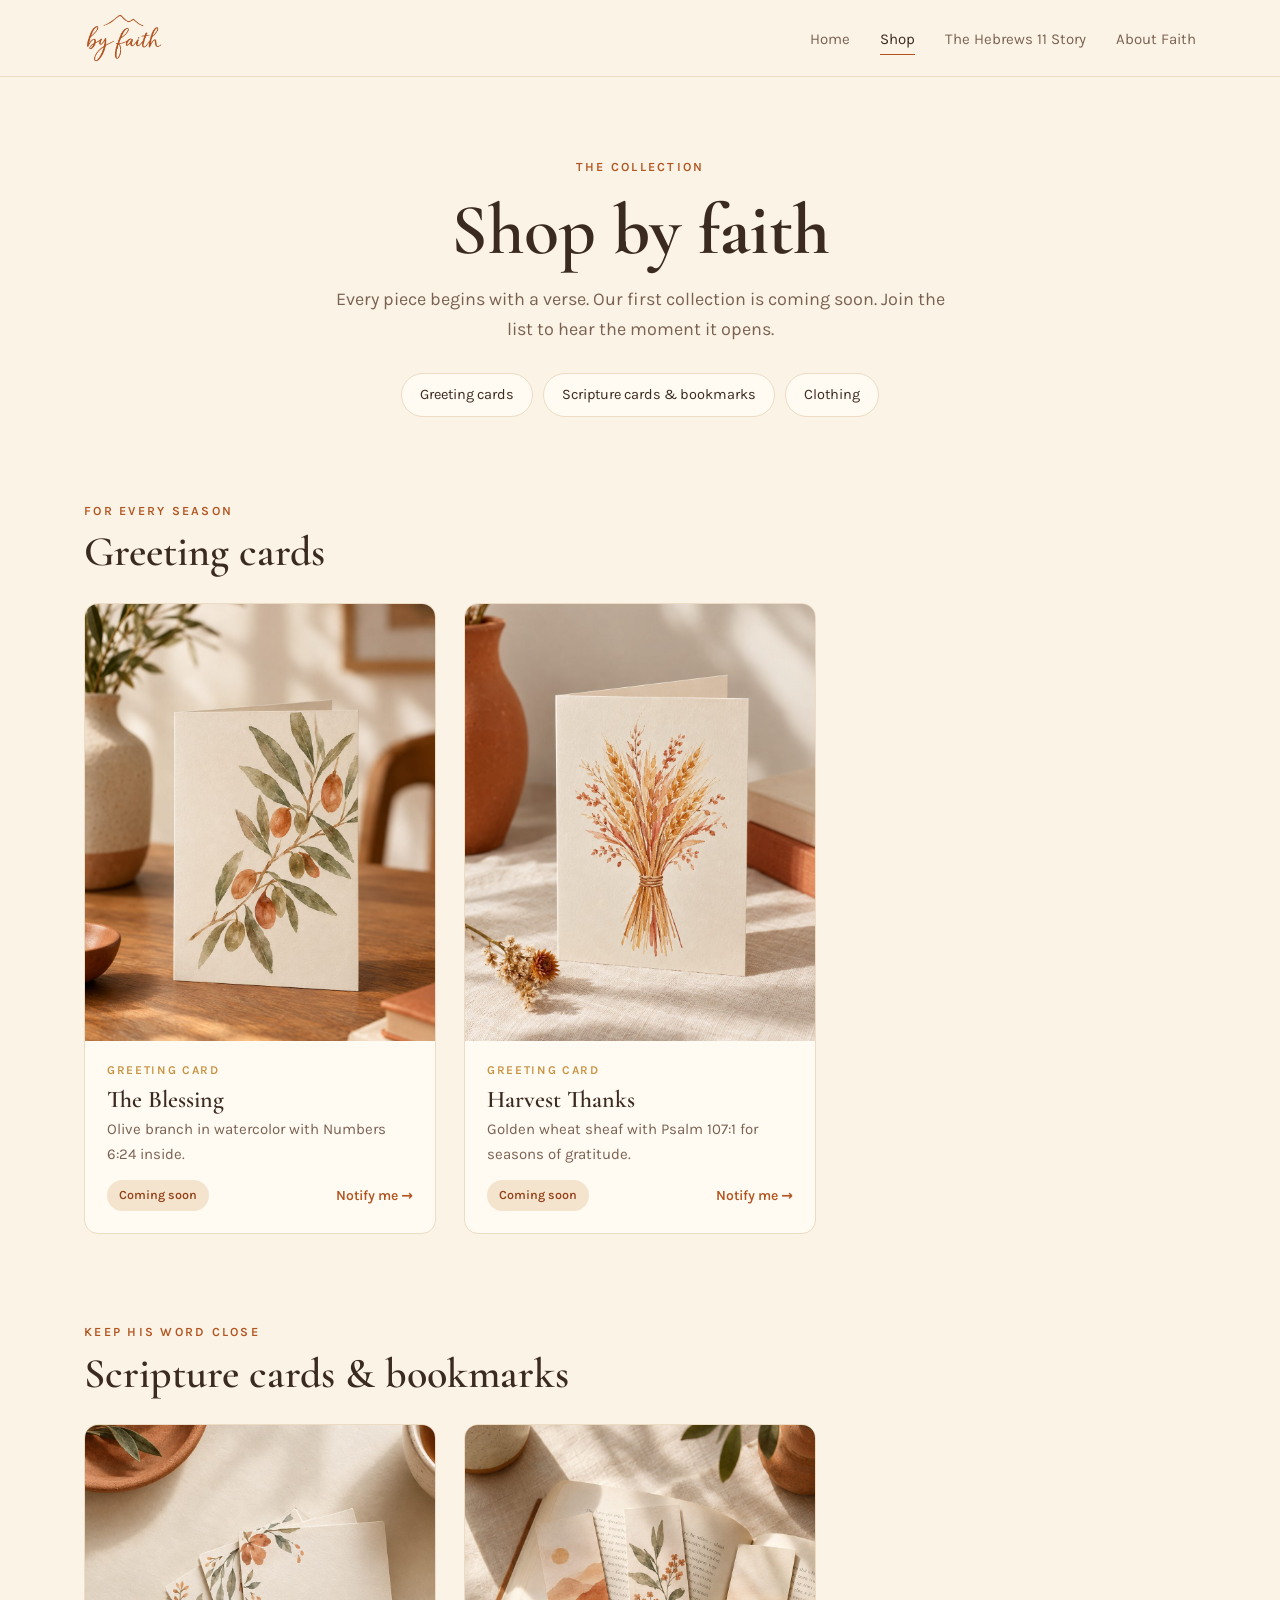
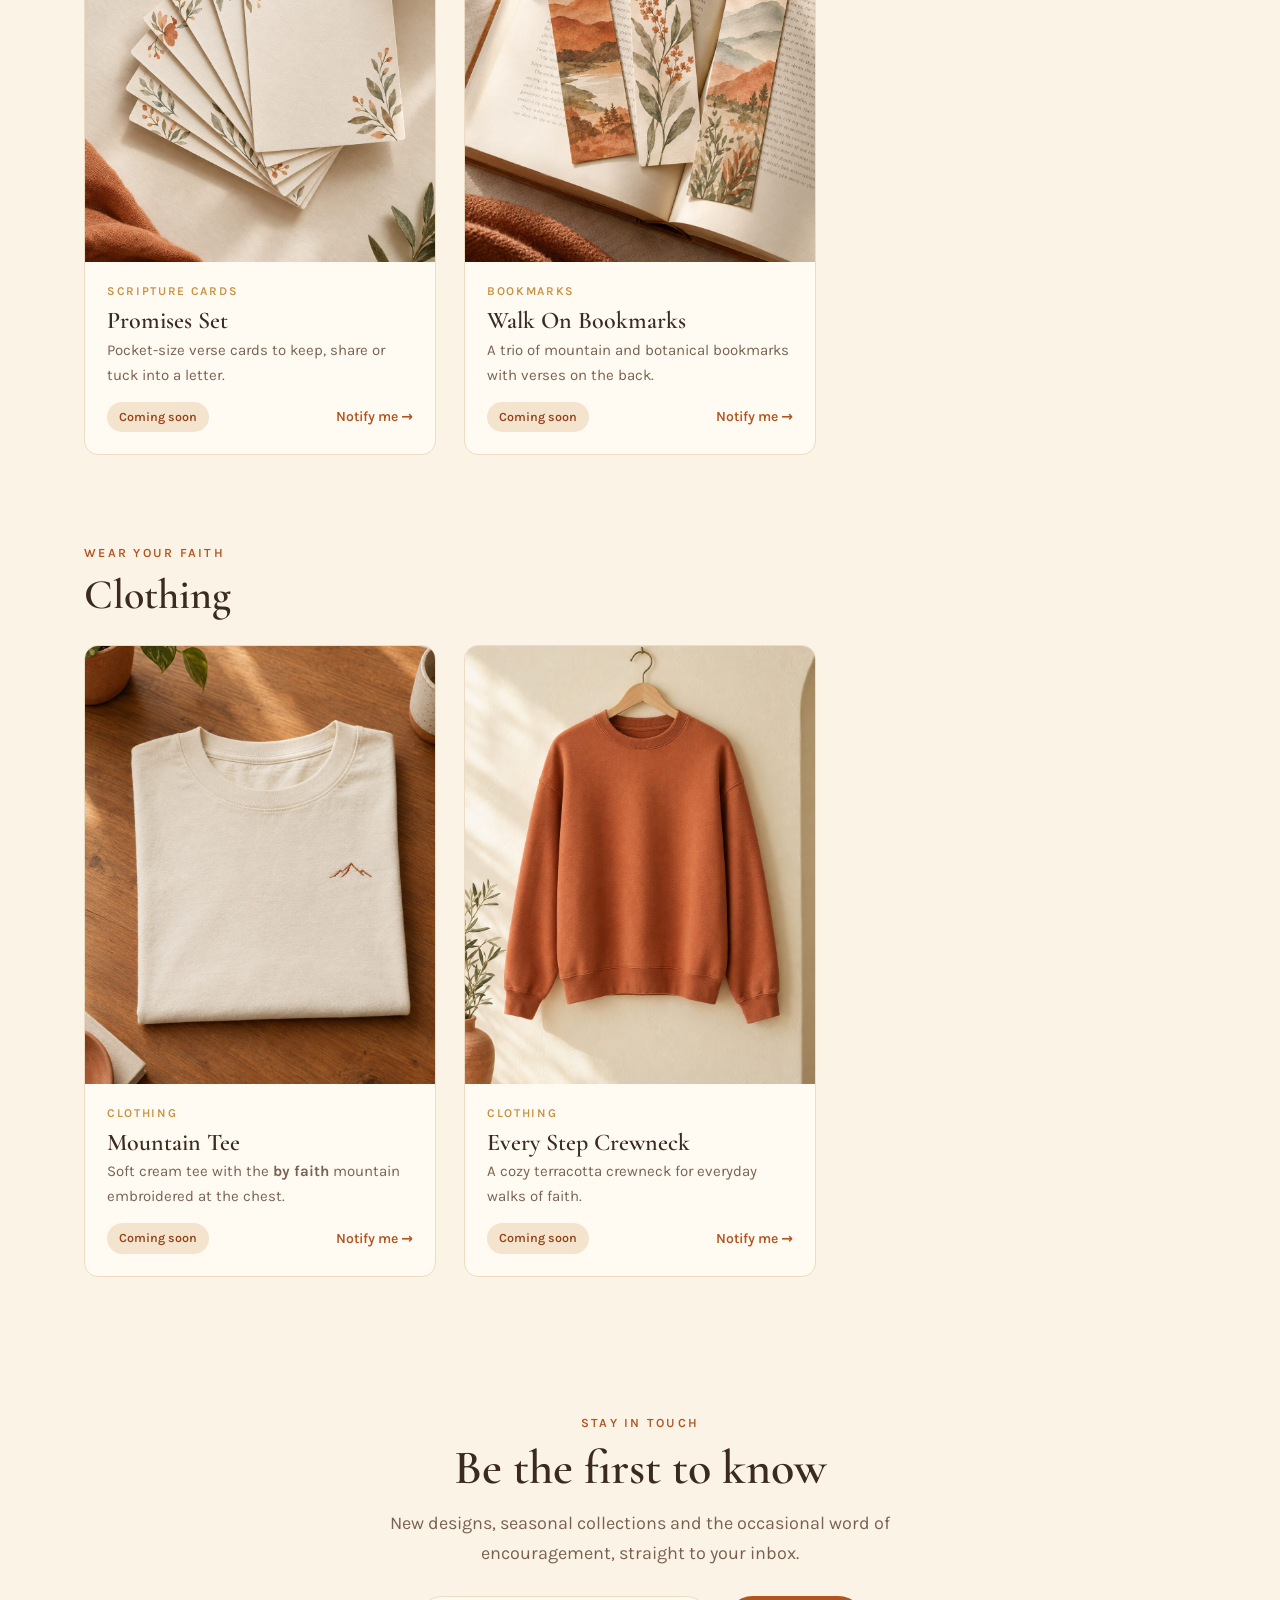
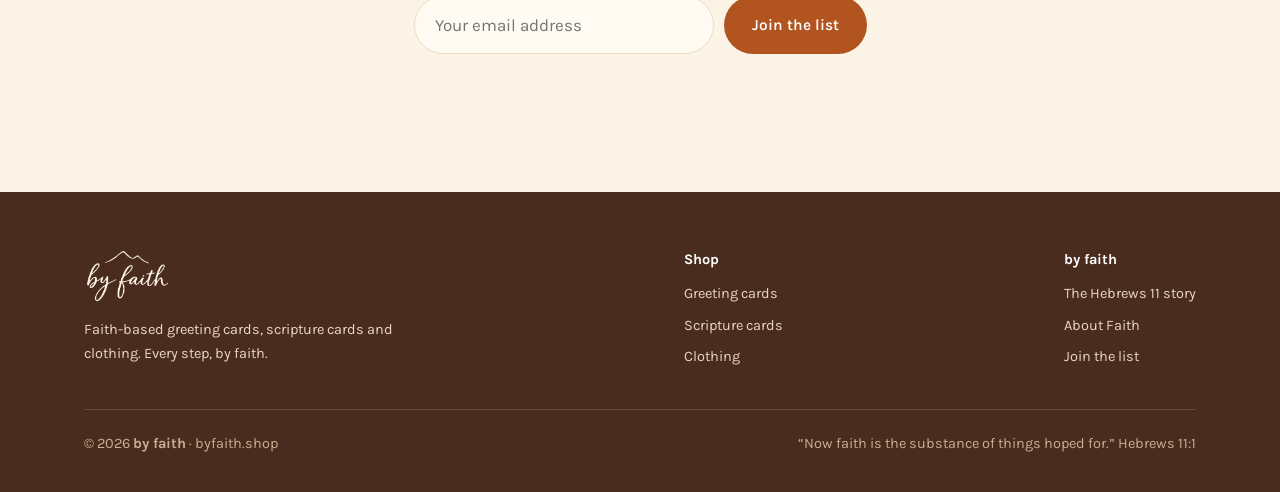
==== shop.html @ 4c63ab4c "Add files via upload" ====
<!doctype html><html lang="en"><head><meta charset="utf-8"><meta name="viewport" content="width=device-width,initial-scale=1">
<title>Shop | by faith</title><meta name="description" content="Shop faith-based greeting cards, scripture cards, bookmarks and clothing from by faith."><link rel="icon" href="img/favicon.png">
<link rel="preconnect" href="https://fonts.googleapis.com"><link href="https://fonts.googleapis.com/css2?family=Cormorant+Garamond:ital,wght@0,500;0,600;0,700;1,500&family=Karla:wght@400;500;600;700&display=swap" rel="stylesheet">
<link rel="stylesheet" href="styles.css"></head><body><style>.page-head{padding:80px 0 20px;text-align:center}.page-head h1{font-size:clamp(44px,6vw,72px);margin:14px 0 16px}.page-head .lead{margin:0 auto}.chips{display:flex;gap:10px;justify-content:center;flex-wrap:wrap;margin-top:28px}.chips a{padding:9px 18px;border:1px solid var(--line);border-radius:999px;text-decoration:none;font-size:14.5px;background:var(--paper)}.chips a:hover{border-color:var(--terra);color:var(--terra)}.shop-sec{padding:64px 0 24px;scroll-margin-top:80px}.shop-sec h2{font-size:clamp(32px,3.6vw,42px);margin:8px 0 28px}</style><header><div class="wrap"><nav><a class="brand" href="index.html" aria-label="by faith home"><img src="img/logo.png" alt="by faith"></a>
<button class="menu-btn" aria-expanded="false" onclick="const u=document.querySelector('nav ul');u.classList.toggle('open');this.setAttribute('aria-expanded',u.classList.contains('open'))">Menu</button>
<ul><li><a href="index.html">Home</a></li><li><a href="shop.html" aria-current=page>Shop</a></li><li><a href="story.html">The Hebrews 11 Story</a></li><li><a href="story.html#founder">About Faith</a></li></ul></nav></div></header><main>
<div class="page-head wrap"><div class="eyebrow">The collection</div><h1>Shop <strong class="bf">by faith</strong></h1><p class="lead">Every piece begins with a verse. Our first collection is coming soon. Join the list to hear the moment it opens.</p>
<div class="chips"><a href="#cards">Greeting cards</a><a href="#scripture">Scripture cards &amp; bookmarks</a><a href="#clothing">Clothing</a></div></div>
<section id="cards" class="shop-sec"><div class="wrap"><div class="eyebrow">For every season</div><h2>Greeting cards</h2><div class="products"><article class="product"><div class="ph"><img src="img/card_blessing.jpg" alt="Folded greeting card with watercolor olive branch" loading="lazy"></div><div class="info"><div class="cat">Greeting card</div><h3>The Blessing</h3><p>Olive branch in watercolor with Numbers 6:24 inside.</p><div class="row"><span class="tag">Coming soon</span><a href="index.html#join">Notify me →</a></div></div></article><article class="product"><div class="ph"><img src="img/card_thanks.jpg" alt="Greeting card with watercolor wheat sheaf" loading="lazy"></div><div class="info"><div class="cat">Greeting card</div><h3>Harvest Thanks</h3><p>Golden wheat sheaf with Psalm 107:1 for seasons of gratitude.</p><div class="row"><span class="tag">Coming soon</span><a href="index.html#join">Notify me →</a></div></div></article></div></div></section>
<section id="scripture" class="shop-sec"><div class="wrap"><div class="eyebrow">Keep His Word close</div><h2>Scripture cards &amp; bookmarks</h2><div class="products"><article class="product"><div class="ph"><img src="img/scripture_set.jpg" alt="Fanned set of small scripture cards" loading="lazy"></div><div class="info"><div class="cat">Scripture cards</div><h3>Promises Set</h3><p>Pocket-size verse cards to keep, share or tuck into a letter.</p><div class="row"><span class="tag">Coming soon</span><a href="index.html#join">Notify me →</a></div></div></article><article class="product"><div class="ph"><img src="img/bookmark.jpg" alt="Three watercolor bookmarks on an open book" loading="lazy"></div><div class="info"><div class="cat">Bookmarks</div><h3>Walk On Bookmarks</h3><p>A trio of mountain and botanical bookmarks with verses on the back.</p><div class="row"><span class="tag">Coming soon</span><a href="index.html#join">Notify me →</a></div></div></article></div></div></section>
<section id="clothing" class="shop-sec" style="padding-bottom:40px"><div class="wrap"><div class="eyebrow">Wear your faith</div><h2>Clothing</h2><div class="products"><article class="product"><div class="ph"><img src="img/tee.jpg" alt="Folded cream t-shirt with a small embroidered mountain" loading="lazy"></div><div class="info"><div class="cat">Clothing</div><h3>Mountain Tee</h3><p>Soft cream tee with the <strong class="bf">by faith</strong> mountain embroidered at the chest.</p><div class="row"><span class="tag">Coming soon</span><a href="index.html#join">Notify me →</a></div></div></article><article class="product"><div class="ph"><img src="img/sweatshirt.jpg" alt="Terracotta crewneck sweatshirt on a hanger" loading="lazy"></div><div class="info"><div class="cat">Clothing</div><h3>Every Step Crewneck</h3><p>A cozy terracotta crewneck for everyday walks of faith.</p><div class="row"><span class="tag">Coming soon</span><a href="index.html#join">Notify me →</a></div></div></article></div></div></section>
<section id="join" class="signup"><div class="wrap"><div class="eyebrow">Stay in touch</div><h2 style="font-size:clamp(34px,4vw,48px);margin-top:10px">Be the first to know</h2>
<p class="lead" style="margin:14px auto 0">New designs, seasonal collections and the occasional word of encouragement, straight to your inbox.</p>
<form onsubmit="event.preventDefault();document.getElementById('msg').textContent='Thank you. You’re on the list.';this.reset()"><input type="email" required placeholder="Your email address" aria-label="Email address"><button class="btn" type="submit">Join the list</button></form><p id="msg" role="status"></p></div></section></main><footer><div class="wrap"><div class="top">
<div><img src="img/logo_cream.png" alt="by faith"><p style="margin-top:14px;max-width:22em">Faith-based greeting cards, scripture cards and clothing. Every step, by faith.</p></div>
<div><strong style="color:#fff">Shop</strong><ul style="margin-top:10px"><li><a href="shop.html#cards">Greeting cards</a></li><li><a href="shop.html#scripture">Scripture cards</a></li><li><a href="shop.html#clothing">Clothing</a></li></ul></div>
<div><strong class="bf" style="color:#fff">by faith</strong><ul style="margin-top:10px"><li><a href="story.html">The Hebrews 11 story</a></li><li><a href="story.html#founder">About Faith</a></li><li><a href="index.html#join">Join the list</a></li></ul></div>
</div><div class="bottom"><span>© 2026 <strong class="bf">by faith</strong> · byfaith.shop</span><span>“Now faith is the substance of things hoped for.” Hebrews 11:1</span></div></div></footer></body></html>
---- styles.css ----
:root{--bg:#fbf3e6;--paper:#fffaf2;--sand:#f4e4cd;--ink:#3b2a20;--muted:#7a6252;--terra:#b2541f;--terra-d:#94431a;--gold:#c8913f;--line:#ecdcc4;--deep:#4a2c1e}
*{box-sizing:border-box;margin:0}html{scroll-behavior:smooth}
body{font-family:Karla,system-ui,sans-serif;background:var(--bg);color:var(--ink);line-height:1.65;font-size:17px;-webkit-font-smoothing:antialiased}
a{color:inherit}img{display:block;max-width:100%}
.wrap{max-width:1160px;margin:0 auto;padding:0 24px}
h1,h2,h3{font-family:'Cormorant Garamond',Georgia,serif;font-weight:600;line-height:1.08;color:var(--ink)}
.eyebrow{text-transform:uppercase;letter-spacing:.18em;font-size:12.5px;color:var(--terra);font-weight:600}
.lead{color:var(--muted);font-size:18px;max-width:34em}
header{position:sticky;top:0;z-index:10;background:rgba(251,243,230,.94);backdrop-filter:blur(8px);border-bottom:1px solid var(--line)}
nav{display:flex;align-items:center;justify-content:space-between;height:76px}
.brand img{height:52px;width:auto}
nav ul{display:flex;gap:30px;list-style:none;padding:0}
nav ul a{text-decoration:none;font-size:15px;color:var(--muted);padding:6px 0;border-bottom:1.5px solid transparent}
nav ul a:hover,nav ul a[aria-current]{color:var(--ink);border-color:var(--terra)}
.btn{display:inline-block;padding:14px 28px;background:var(--terra);color:#fff;text-decoration:none;border-radius:999px;font-weight:600;font-size:15.5px;border:0;cursor:pointer;font-family:inherit;transition:background .2s}
.btn:hover{background:var(--terra-d)}
.btn.ghost{background:transparent;color:var(--terra);border:1.5px solid var(--terra)}
.btn.ghost:hover{background:var(--terra);color:#fff}
section{padding:96px 0}
.sec-head{display:flex;justify-content:space-between;align-items:end;gap:24px;margin-bottom:44px;flex-wrap:wrap}
.sec-head h2{font-size:clamp(34px,4.2vw,50px);margin-top:10px}
.products{display:grid;grid-template-columns:repeat(3,1fr);gap:28px}
.product{background:var(--paper);border-radius:14px;overflow:hidden;border:1px solid var(--line);transition:transform .25s,box-shadow .25s}
.product:hover{transform:translateY(-4px);box-shadow:0 22px 40px -24px rgba(90,45,20,.35)}
.product .ph{aspect-ratio:4/5;overflow:hidden;background:var(--sand)}
.product .ph img{width:100%;height:100%;object-fit:cover}
.product .info{padding:20px 22px 22px}
.product .cat{font-size:12px;letter-spacing:.14em;text-transform:uppercase;color:var(--gold);font-weight:600}
.product h3{font-size:24px;margin:6px 0 4px}
.product p{font-size:15px;color:var(--muted)}
.product .row{display:flex;justify-content:space-between;align-items:center;margin-top:14px;font-size:14px}
.tag{background:var(--sand);color:var(--terra-d);padding:5px 12px;border-radius:999px;font-weight:600;font-size:12.5px}
.product .row a{color:var(--terra);font-weight:600;text-decoration:none}
.verse-band{background:var(--deep);color:#fbefe0;text-align:center;padding:96px 0}
.verse-band blockquote{font-family:'Cormorant Garamond',serif;font-style:italic;font-size:clamp(28px,3.6vw,44px);line-height:1.25;max-width:24em;margin:0 auto}
.verse-band cite{display:block;margin-top:20px;font-style:normal;font-size:13px;letter-spacing:.18em;text-transform:uppercase;color:#e6b47a}
.signup{text-align:center}
.signup form{display:flex;gap:10px;justify-content:center;flex-wrap:wrap;margin-top:28px}
.signup input{padding:14px 20px;border:1px solid var(--line);border-radius:999px;font:inherit;min-width:300px;background:var(--paper);color:var(--ink)}
.signup input:focus{outline:2px solid var(--terra);outline-offset:2px}
#msg{margin-top:14px;color:var(--terra);min-height:1.6em}
footer{background:var(--deep);color:#e9d6c2;padding:56px 0 36px;font-size:14.5px}
footer .top{display:flex;justify-content:space-between;gap:32px;flex-wrap:wrap;align-items:start}
footer img{height:56px;width:auto}
footer ul{list-style:none;padding:0;display:grid;gap:8px}
footer a{text-decoration:none}footer a:hover{color:#fff}
footer .bottom{margin-top:40px;padding-top:22px;border-top:1px solid rgba(255,255,255,.14);display:flex;justify-content:space-between;flex-wrap:wrap;gap:10px;color:#c9ad94}
.menu-btn{display:none;background:none;border:0;font:inherit;color:var(--ink);cursor:pointer;font-size:15px}
@media(max-width:900px){.products{grid-template-columns:1fr 1fr}}
@media(max-width:720px){
 nav ul{display:none;position:absolute;top:76px;left:0;right:0;background:var(--bg);flex-direction:column;gap:0;padding:8px 24px 18px;border-bottom:1px solid var(--line)}
 nav ul.open{display:flex}nav ul a{display:block;padding:12px 0}
 .menu-btn{display:block}section{padding:68px 0}.brand img{height:44px}}
@media(max-width:560px){.products{grid-template-columns:1fr}.signup input{min-width:0;width:100%}}
.bf{font-weight:700}h1 .bf{font-weight:700}
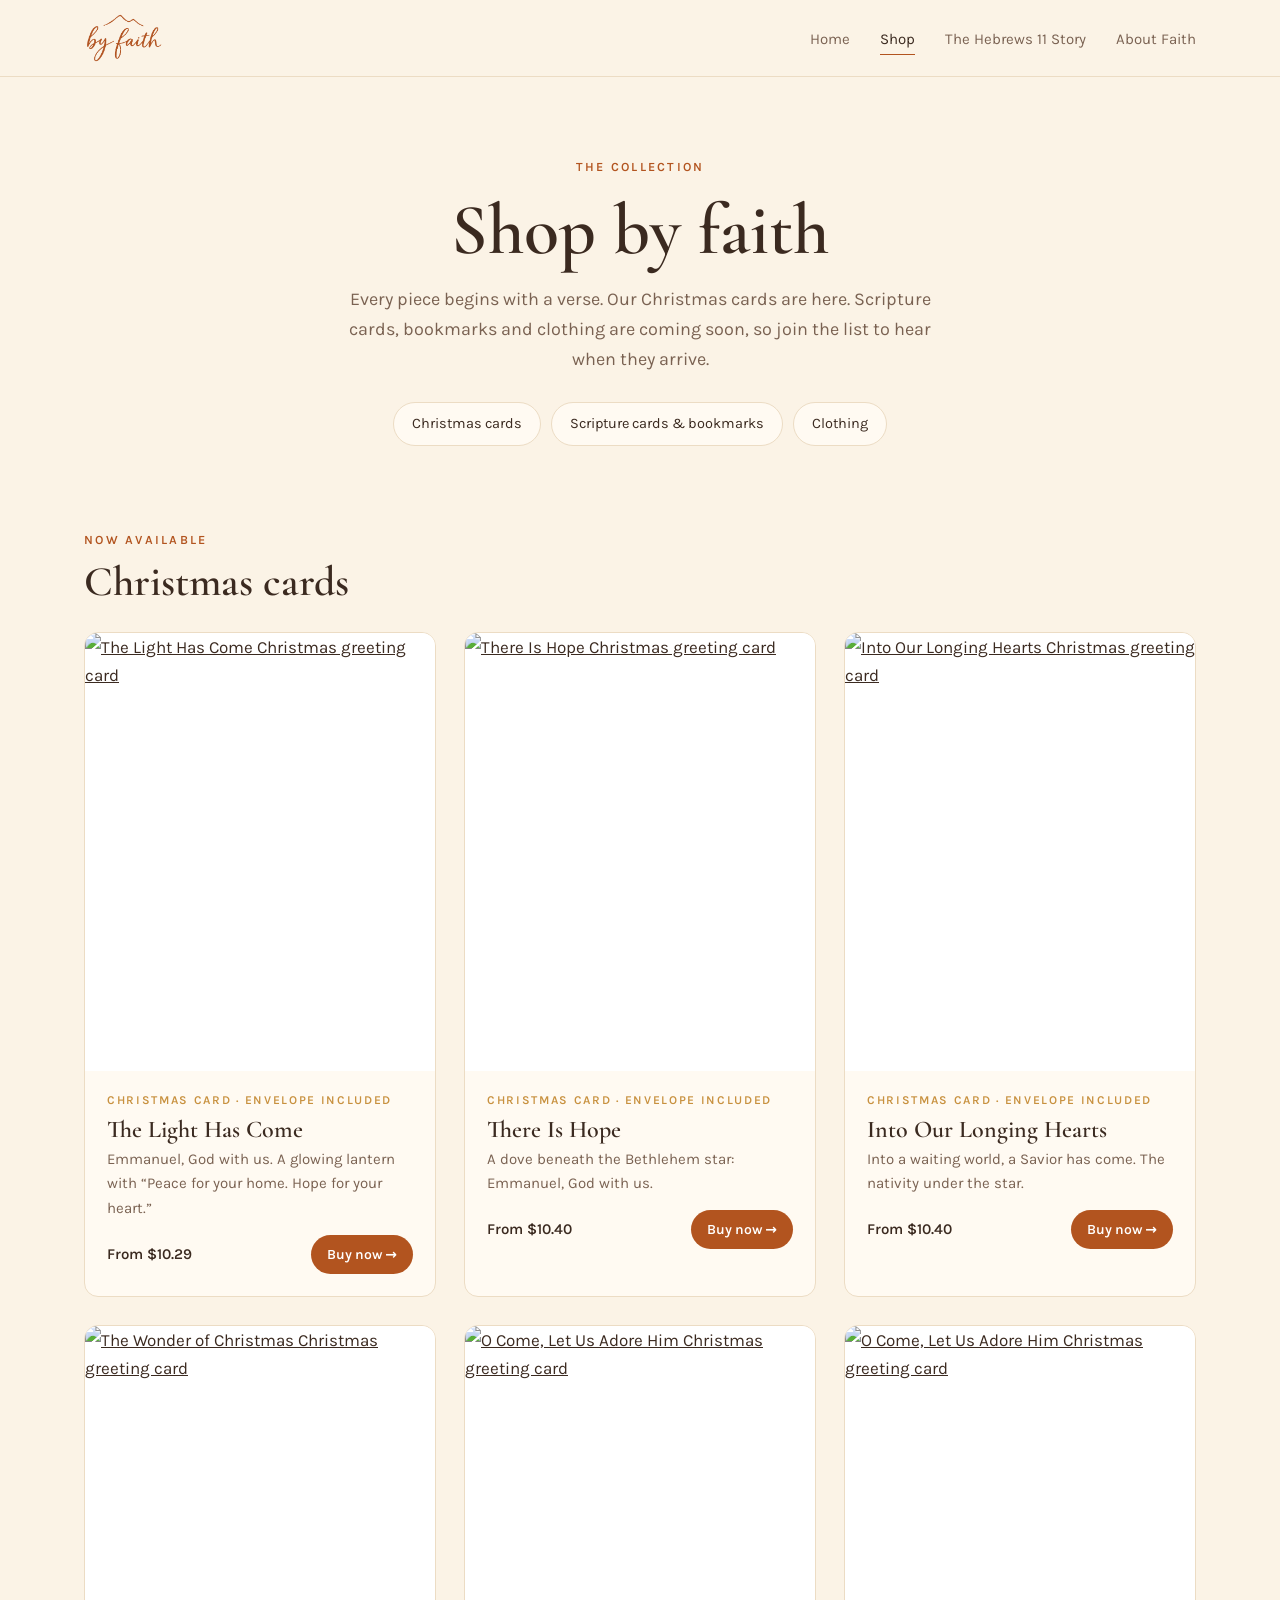
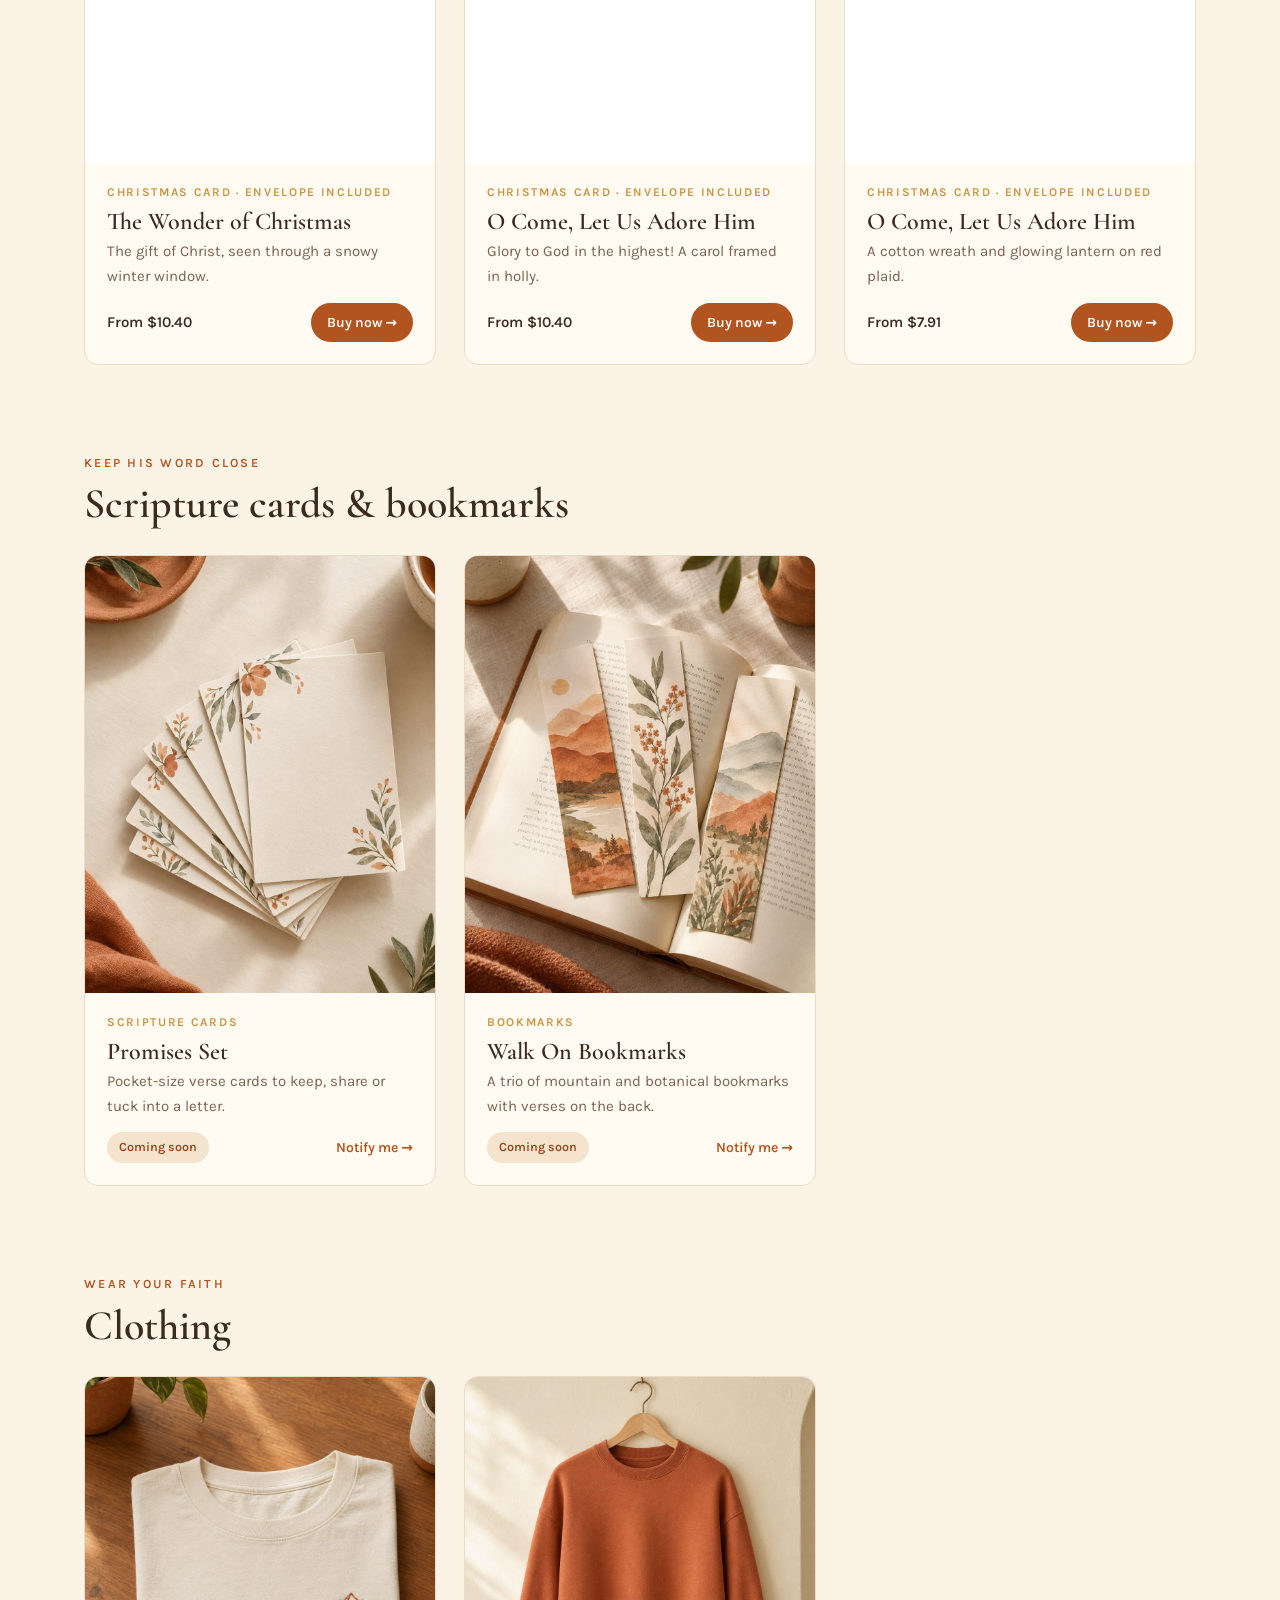
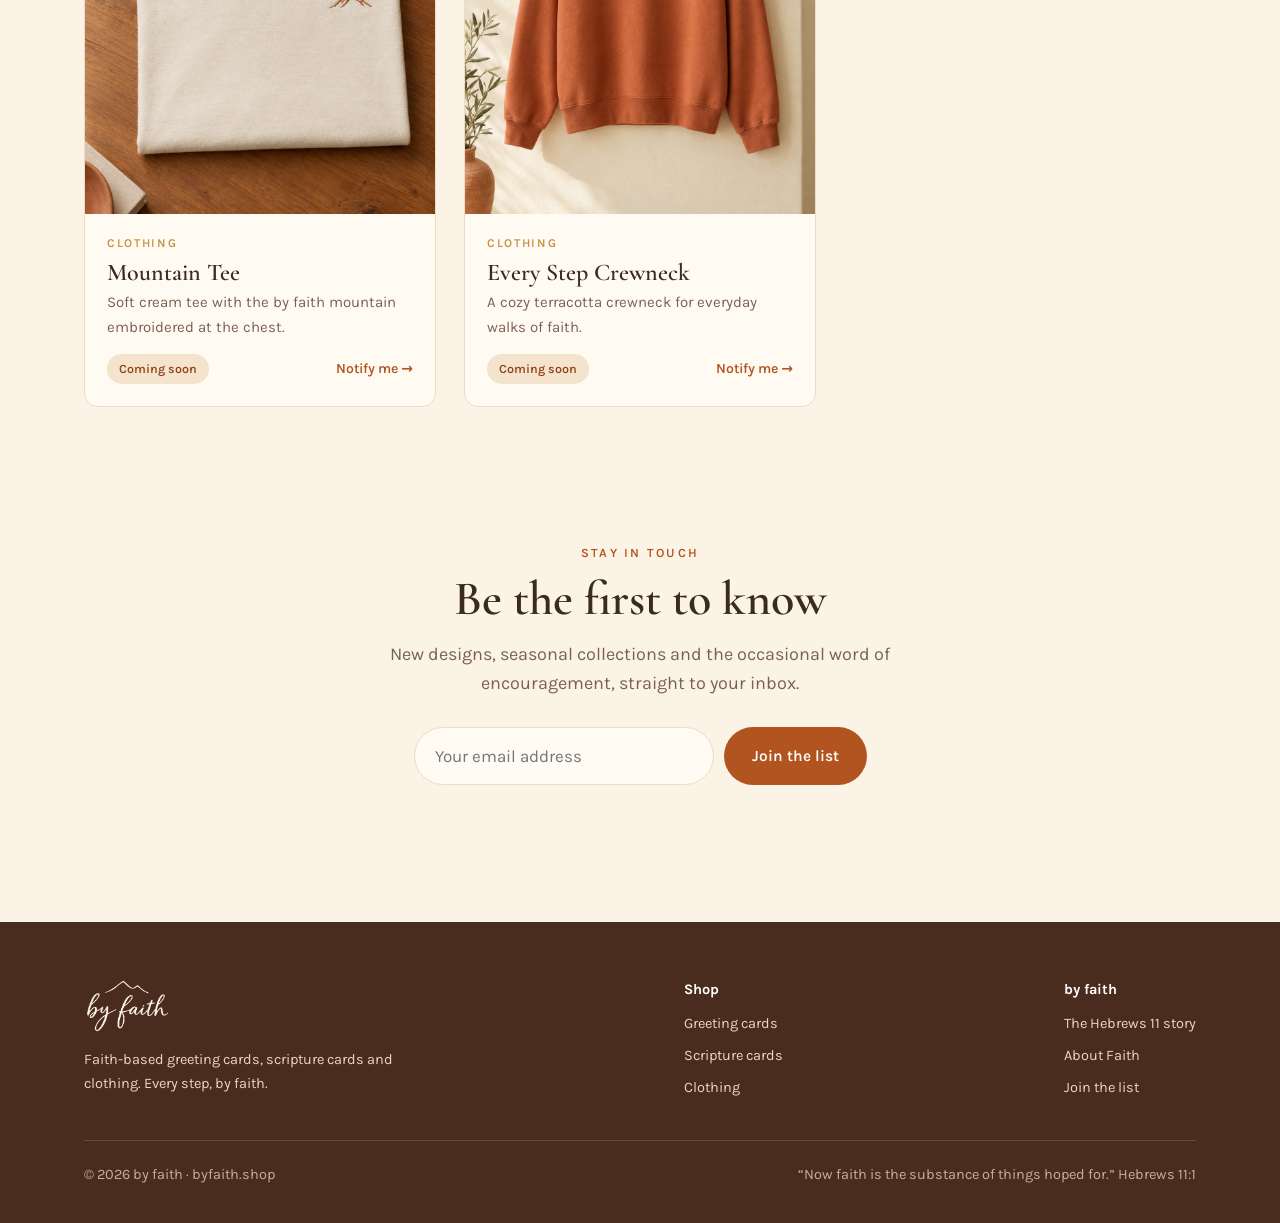
==== commit e614c91b: "Add files via upload" ====
--- a/shop.html
+++ b/shop.html
@@ -1,18 +1,18 @@
 <!doctype html><html lang="en"><head><meta charset="utf-8"><meta name="viewport" content="width=device-width,initial-scale=1">
 <title>Shop | by faith</title><meta name="description" content="Shop faith-based greeting cards, scripture cards, bookmarks and clothing from by faith."><link rel="icon" href="img/favicon.png">
-<link rel="preconnect" href="https://fonts.googleapis.com"><link href="https://fonts.googleapis.com/css2?family=Cormorant+Garamond:ital,wght@0,500;0,600;0,700;1,500&family=Karla:wght@400;500;600;700&display=swap" rel="stylesheet">
+<link rel="preconnect" href="https://fonts.googleapis.com"><link href="https://fonts.googleapis.com/css2?family=Cormorant+Garamond:ital,wght@0,500;0,600;1,500&family=Karla:wght@400;500;600&display=swap" rel="stylesheet">
 <link rel="stylesheet" href="styles.css"></head><body><style>.page-head{padding:80px 0 20px;text-align:center}.page-head h1{font-size:clamp(44px,6vw,72px);margin:14px 0 16px}.page-head .lead{margin:0 auto}.chips{display:flex;gap:10px;justify-content:center;flex-wrap:wrap;margin-top:28px}.chips a{padding:9px 18px;border:1px solid var(--line);border-radius:999px;text-decoration:none;font-size:14.5px;background:var(--paper)}.chips a:hover{border-color:var(--terra);color:var(--terra)}.shop-sec{padding:64px 0 24px;scroll-margin-top:80px}.shop-sec h2{font-size:clamp(32px,3.6vw,42px);margin:8px 0 28px}</style><header><div class="wrap"><nav><a class="brand" href="index.html" aria-label="by faith home"><img src="img/logo.png" alt="by faith"></a>
 <button class="menu-btn" aria-expanded="false" onclick="const u=document.querySelector('nav ul');u.classList.toggle('open');this.setAttribute('aria-expanded',u.classList.contains('open'))">Menu</button>
 <ul><li><a href="index.html">Home</a></li><li><a href="shop.html" aria-current=page>Shop</a></li><li><a href="story.html">The Hebrews 11 Story</a></li><li><a href="story.html#founder">About Faith</a></li></ul></nav></div></header><main>
-<div class="page-head wrap"><div class="eyebrow">The collection</div><h1>Shop <strong class="bf">by faith</strong></h1><p class="lead">Every piece begins with a verse. Our first collection is coming soon. Join the list to hear the moment it opens.</p>
-<div class="chips"><a href="#cards">Greeting cards</a><a href="#scripture">Scripture cards &amp; bookmarks</a><a href="#clothing">Clothing</a></div></div>
-<section id="cards" class="shop-sec"><div class="wrap"><div class="eyebrow">For every season</div><h2>Greeting cards</h2><div class="products"><article class="product"><div class="ph"><img src="img/card_blessing.jpg" alt="Folded greeting card with watercolor olive branch" loading="lazy"></div><div class="info"><div class="cat">Greeting card</div><h3>The Blessing</h3><p>Olive branch in watercolor with Numbers 6:24 inside.</p><div class="row"><span class="tag">Coming soon</span><a href="index.html#join">Notify me →</a></div></div></article><article class="product"><div class="ph"><img src="img/card_thanks.jpg" alt="Greeting card with watercolor wheat sheaf" loading="lazy"></div><div class="info"><div class="cat">Greeting card</div><h3>Harvest Thanks</h3><p>Golden wheat sheaf with Psalm 107:1 for seasons of gratitude.</p><div class="row"><span class="tag">Coming soon</span><a href="index.html#join">Notify me →</a></div></div></article></div></div></section>
+<div class="page-head wrap"><div class="eyebrow">The collection</div><h1>Shop by faith</h1><p class="lead">Every piece begins with a verse. Our Christmas cards are here. Scripture cards, bookmarks and clothing are coming soon, so join the list to hear when they arrive.</p>
+<div class="chips"><a href="#cards">Christmas cards</a><a href="#scripture">Scripture cards &amp; bookmarks</a><a href="#clothing">Clothing</a></div></div>
+<section id="cards" class="shop-sec"><div class="wrap"><div class="eyebrow">Now available</div><h2>Christmas cards</h2><div class="products"><article class="product"><a class="ph" href="https://shop.byfaith.shop/products/the-light-has-come-1" aria-label="Buy The Light Has Come"><img src="https://cdn.shopify.com/s/files/1/0863/2356/0691/files/6724388340535710608_2048.jpg?width=800" alt="The Light Has Come Christmas greeting card" loading="lazy"></a><div class="info"><div class="cat">Christmas card · Envelope included</div><h3>The Light Has Come</h3><p>Emmanuel, God with us. A glowing lantern with “Peace for your home. Hope for your heart.”</p><div class="row"><span class="price">From $10.29</span><a class="buy" href="https://shop.byfaith.shop/products/the-light-has-come-1">Buy now →</a></div></div></article><article class="product"><a class="ph" href="https://shop.byfaith.shop/products/there-is-hope" aria-label="Buy There Is Hope"><img src="https://cdn.shopify.com/s/files/1/0863/2356/0691/files/16284092304044441233_2048.jpg?width=800" alt="There Is Hope Christmas greeting card" loading="lazy"></a><div class="info"><div class="cat">Christmas card · Envelope included</div><h3>There Is Hope</h3><p>A dove beneath the Bethlehem star: Emmanuel, God with us.</p><div class="row"><span class="price">From $10.40</span><a class="buy" href="https://shop.byfaith.shop/products/there-is-hope">Buy now →</a></div></div></article><article class="product"><a class="ph" href="https://shop.byfaith.shop/products/into-our-longing-hearts" aria-label="Buy Into Our Longing Hearts"><img src="https://cdn.shopify.com/s/files/1/0863/2356/0691/files/15990484863205690357_2048.jpg?width=800" alt="Into Our Longing Hearts Christmas greeting card" loading="lazy"></a><div class="info"><div class="cat">Christmas card · Envelope included</div><h3>Into Our Longing Hearts</h3><p>Into a waiting world, a Savior has come. The nativity under the star.</p><div class="row"><span class="price">From $10.40</span><a class="buy" href="https://shop.byfaith.shop/products/into-our-longing-hearts">Buy now →</a></div></div></article><article class="product"><a class="ph" href="https://shop.byfaith.shop/products/the-wonder-of-christmas" aria-label="Buy The Wonder of Christmas"><img src="https://cdn.shopify.com/s/files/1/0863/2356/0691/files/3943751162184410779_2048.jpg?width=800" alt="The Wonder of Christmas Christmas greeting card" loading="lazy"></a><div class="info"><div class="cat">Christmas card · Envelope included</div><h3>The Wonder of Christmas</h3><p>The gift of Christ, seen through a snowy winter window.</p><div class="row"><span class="price">From $10.40</span><a class="buy" href="https://shop.byfaith.shop/products/the-wonder-of-christmas">Buy now →</a></div></div></article><article class="product"><a class="ph" href="https://shop.byfaith.shop/products/o-come-let-us-adore-him-1" aria-label="Buy O Come, Let Us Adore Him"><img src="https://cdn.shopify.com/s/files/1/0863/2356/0691/files/11423060411807913245_2048.jpg?width=800" alt="O Come, Let Us Adore Him Christmas greeting card" loading="lazy"></a><div class="info"><div class="cat">Christmas card · Envelope included</div><h3>O Come, Let Us Adore Him</h3><p>Glory to God in the highest! A carol framed in holly.</p><div class="row"><span class="price">From $10.40</span><a class="buy" href="https://shop.byfaith.shop/products/o-come-let-us-adore-him-1">Buy now →</a></div></div></article><article class="product"><a class="ph" href="https://shop.byfaith.shop/products/o-come-let-us-adore-him" aria-label="Buy O Come, Let Us Adore Him"><img src="https://cdn.shopify.com/s/files/1/0863/2356/0691/files/2017916944671705490_2048.jpg?width=800" alt="O Come, Let Us Adore Him Christmas greeting card" loading="lazy"></a><div class="info"><div class="cat">Christmas card · Envelope included</div><h3>O Come, Let Us Adore Him</h3><p>A cotton wreath and glowing lantern on red plaid.</p><div class="row"><span class="price">From $7.91</span><a class="buy" href="https://shop.byfaith.shop/products/o-come-let-us-adore-him">Buy now →</a></div></div></article></div></div></section>
 <section id="scripture" class="shop-sec"><div class="wrap"><div class="eyebrow">Keep His Word close</div><h2>Scripture cards &amp; bookmarks</h2><div class="products"><article class="product"><div class="ph"><img src="img/scripture_set.jpg" alt="Fanned set of small scripture cards" loading="lazy"></div><div class="info"><div class="cat">Scripture cards</div><h3>Promises Set</h3><p>Pocket-size verse cards to keep, share or tuck into a letter.</p><div class="row"><span class="tag">Coming soon</span><a href="index.html#join">Notify me →</a></div></div></article><article class="product"><div class="ph"><img src="img/bookmark.jpg" alt="Three watercolor bookmarks on an open book" loading="lazy"></div><div class="info"><div class="cat">Bookmarks</div><h3>Walk On Bookmarks</h3><p>A trio of mountain and botanical bookmarks with verses on the back.</p><div class="row"><span class="tag">Coming soon</span><a href="index.html#join">Notify me →</a></div></div></article></div></div></section>
-<section id="clothing" class="shop-sec" style="padding-bottom:40px"><div class="wrap"><div class="eyebrow">Wear your faith</div><h2>Clothing</h2><div class="products"><article class="product"><div class="ph"><img src="img/tee.jpg" alt="Folded cream t-shirt with a small embroidered mountain" loading="lazy"></div><div class="info"><div class="cat">Clothing</div><h3>Mountain Tee</h3><p>Soft cream tee with the <strong class="bf">by faith</strong> mountain embroidered at the chest.</p><div class="row"><span class="tag">Coming soon</span><a href="index.html#join">Notify me →</a></div></div></article><article class="product"><div class="ph"><img src="img/sweatshirt.jpg" alt="Terracotta crewneck sweatshirt on a hanger" loading="lazy"></div><div class="info"><div class="cat">Clothing</div><h3>Every Step Crewneck</h3><p>A cozy terracotta crewneck for everyday walks of faith.</p><div class="row"><span class="tag">Coming soon</span><a href="index.html#join">Notify me →</a></div></div></article></div></div></section>
+<section id="clothing" class="shop-sec" style="padding-bottom:40px"><div class="wrap"><div class="eyebrow">Wear your faith</div><h2>Clothing</h2><div class="products"><article class="product"><div class="ph"><img src="img/tee.jpg" alt="Folded cream t-shirt with a small embroidered mountain" loading="lazy"></div><div class="info"><div class="cat">Clothing</div><h3>Mountain Tee</h3><p>Soft cream tee with the by faith mountain embroidered at the chest.</p><div class="row"><span class="tag">Coming soon</span><a href="index.html#join">Notify me →</a></div></div></article><article class="product"><div class="ph"><img src="img/sweatshirt.jpg" alt="Terracotta crewneck sweatshirt on a hanger" loading="lazy"></div><div class="info"><div class="cat">Clothing</div><h3>Every Step Crewneck</h3><p>A cozy terracotta crewneck for everyday walks of faith.</p><div class="row"><span class="tag">Coming soon</span><a href="index.html#join">Notify me →</a></div></div></article></div></div></section>
 <section id="join" class="signup"><div class="wrap"><div class="eyebrow">Stay in touch</div><h2 style="font-size:clamp(34px,4vw,48px);margin-top:10px">Be the first to know</h2>
 <p class="lead" style="margin:14px auto 0">New designs, seasonal collections and the occasional word of encouragement, straight to your inbox.</p>
 <form onsubmit="event.preventDefault();document.getElementById('msg').textContent='Thank you. You’re on the list.';this.reset()"><input type="email" required placeholder="Your email address" aria-label="Email address"><button class="btn" type="submit">Join the list</button></form><p id="msg" role="status"></p></div></section></main><footer><div class="wrap"><div class="top">
 <div><img src="img/logo_cream.png" alt="by faith"><p style="margin-top:14px;max-width:22em">Faith-based greeting cards, scripture cards and clothing. Every step, by faith.</p></div>
 <div><strong style="color:#fff">Shop</strong><ul style="margin-top:10px"><li><a href="shop.html#cards">Greeting cards</a></li><li><a href="shop.html#scripture">Scripture cards</a></li><li><a href="shop.html#clothing">Clothing</a></li></ul></div>
-<div><strong class="bf" style="color:#fff">by faith</strong><ul style="margin-top:10px"><li><a href="story.html">The Hebrews 11 story</a></li><li><a href="story.html#founder">About Faith</a></li><li><a href="index.html#join">Join the list</a></li></ul></div>
-</div><div class="bottom"><span>© 2026 <strong class="bf">by faith</strong> · byfaith.shop</span><span>“Now faith is the substance of things hoped for.” Hebrews 11:1</span></div></div></footer></body></html>+<div><strong style="color:#fff">by faith</strong><ul style="margin-top:10px"><li><a href="story.html">The Hebrews 11 story</a></li><li><a href="story.html#founder">About Faith</a></li><li><a href="index.html#join">Join the list</a></li></ul></div>
+</div><div class="bottom"><span>© 2026 by faith · byfaith.shop</span><span>“Now faith is the substance of things hoped for.” Hebrews 11:1</span></div></div></footer></body></html>
--- a/styles.css
+++ b/styles.css
@@ -52,4 +52,8 @@
  nav ul.open{display:flex}nav ul a{display:block;padding:12px 0}
  .menu-btn{display:block}section{padding:68px 0}.brand img{height:44px}}
 @media(max-width:560px){.products{grid-template-columns:1fr}.signup input{min-width:0;width:100%}}
-.bf{font-weight:700}h1 .bf{font-weight:700}
+
+.product a.ph{display:block;background:#fff}
+.price{font-weight:600;color:var(--ink);font-size:15px}
+.product .row a.buy{background:var(--terra);color:#fff;padding:8px 16px;border-radius:999px;font-size:14px}
+.product .row a.buy:hover{background:var(--terra-d)}
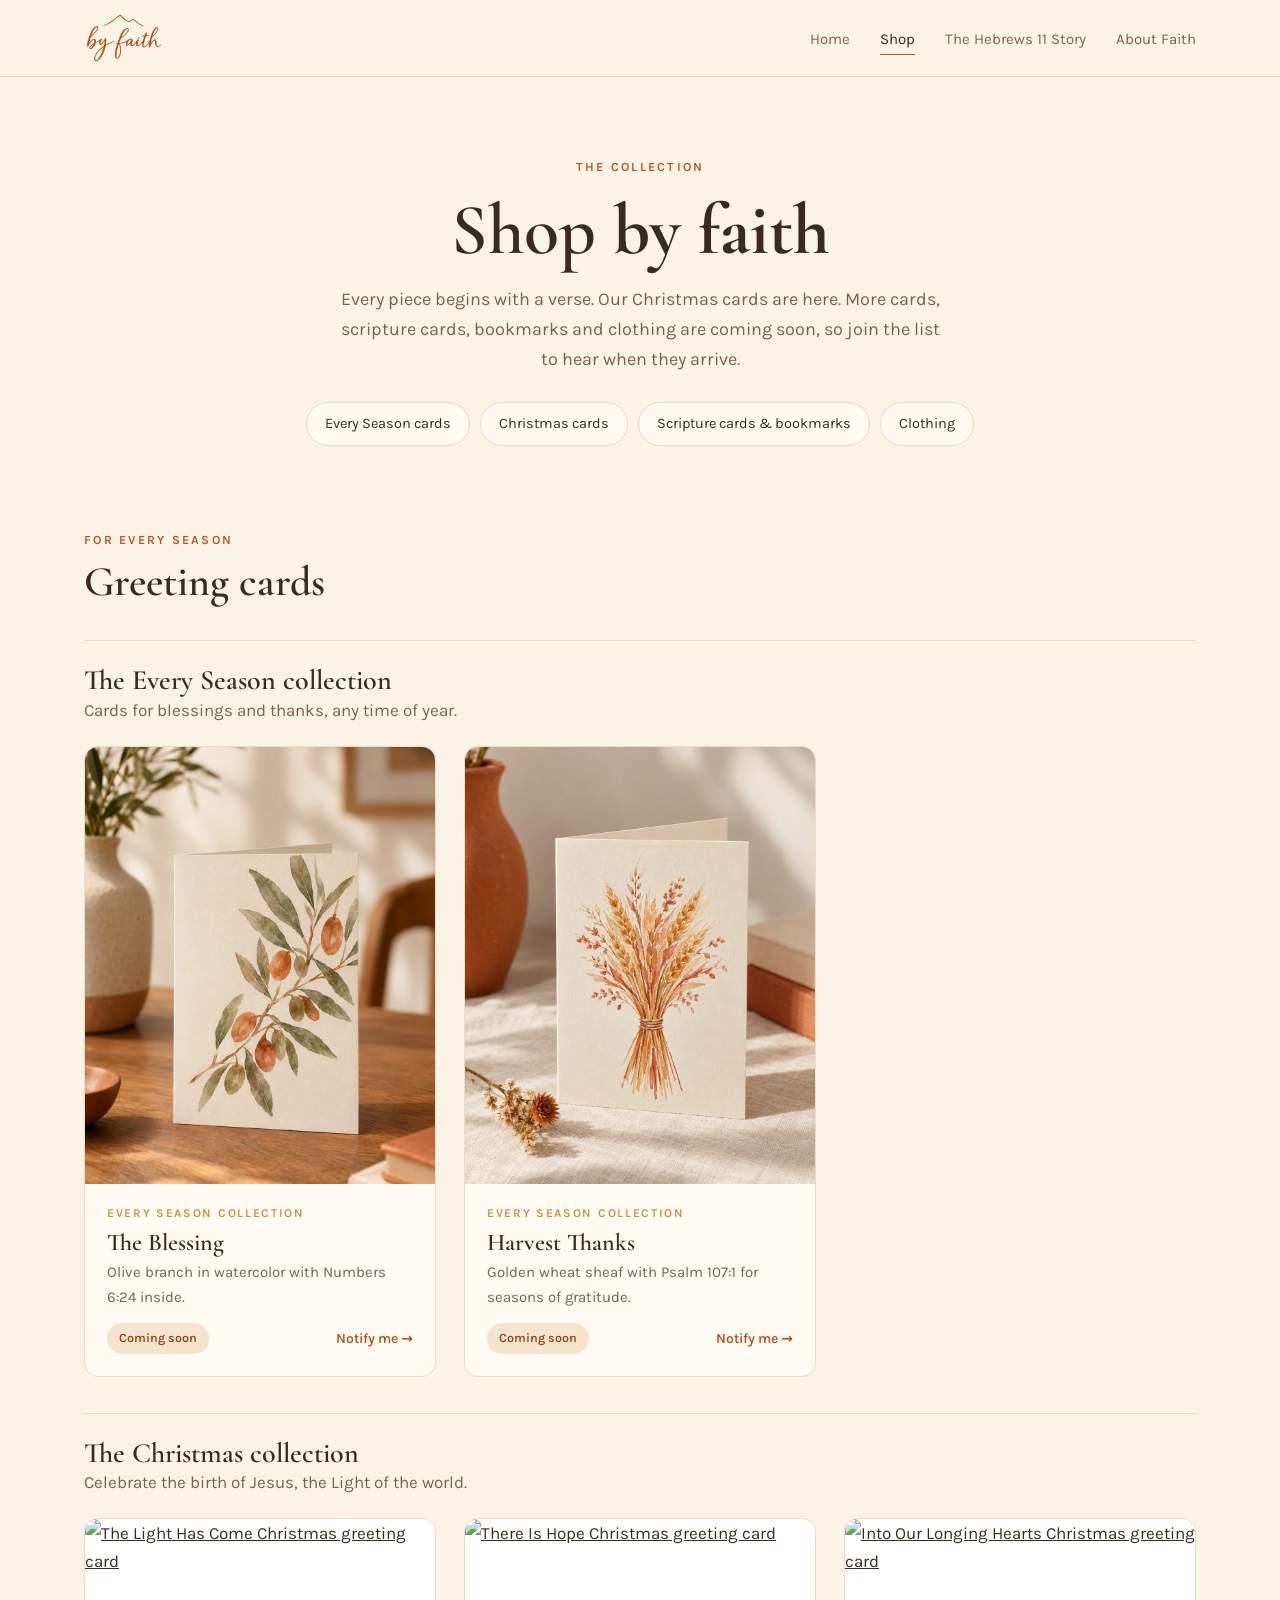
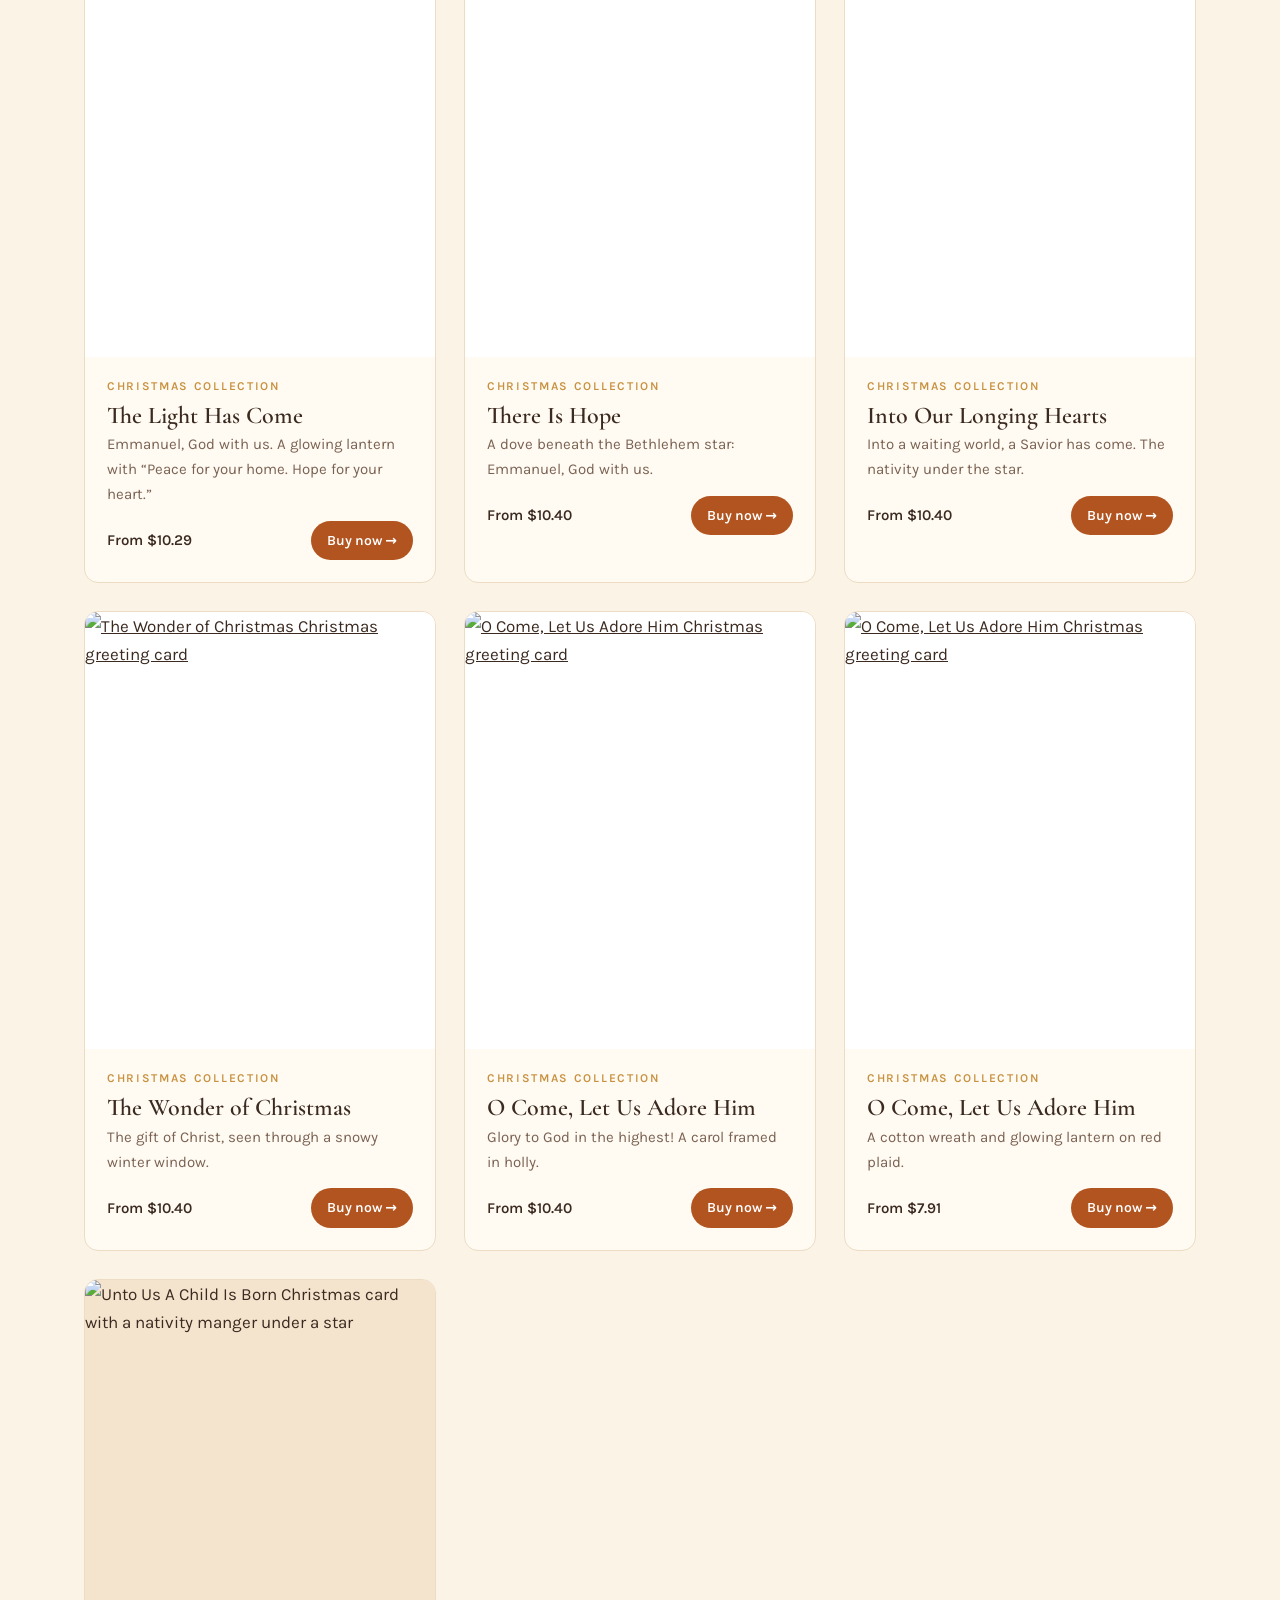
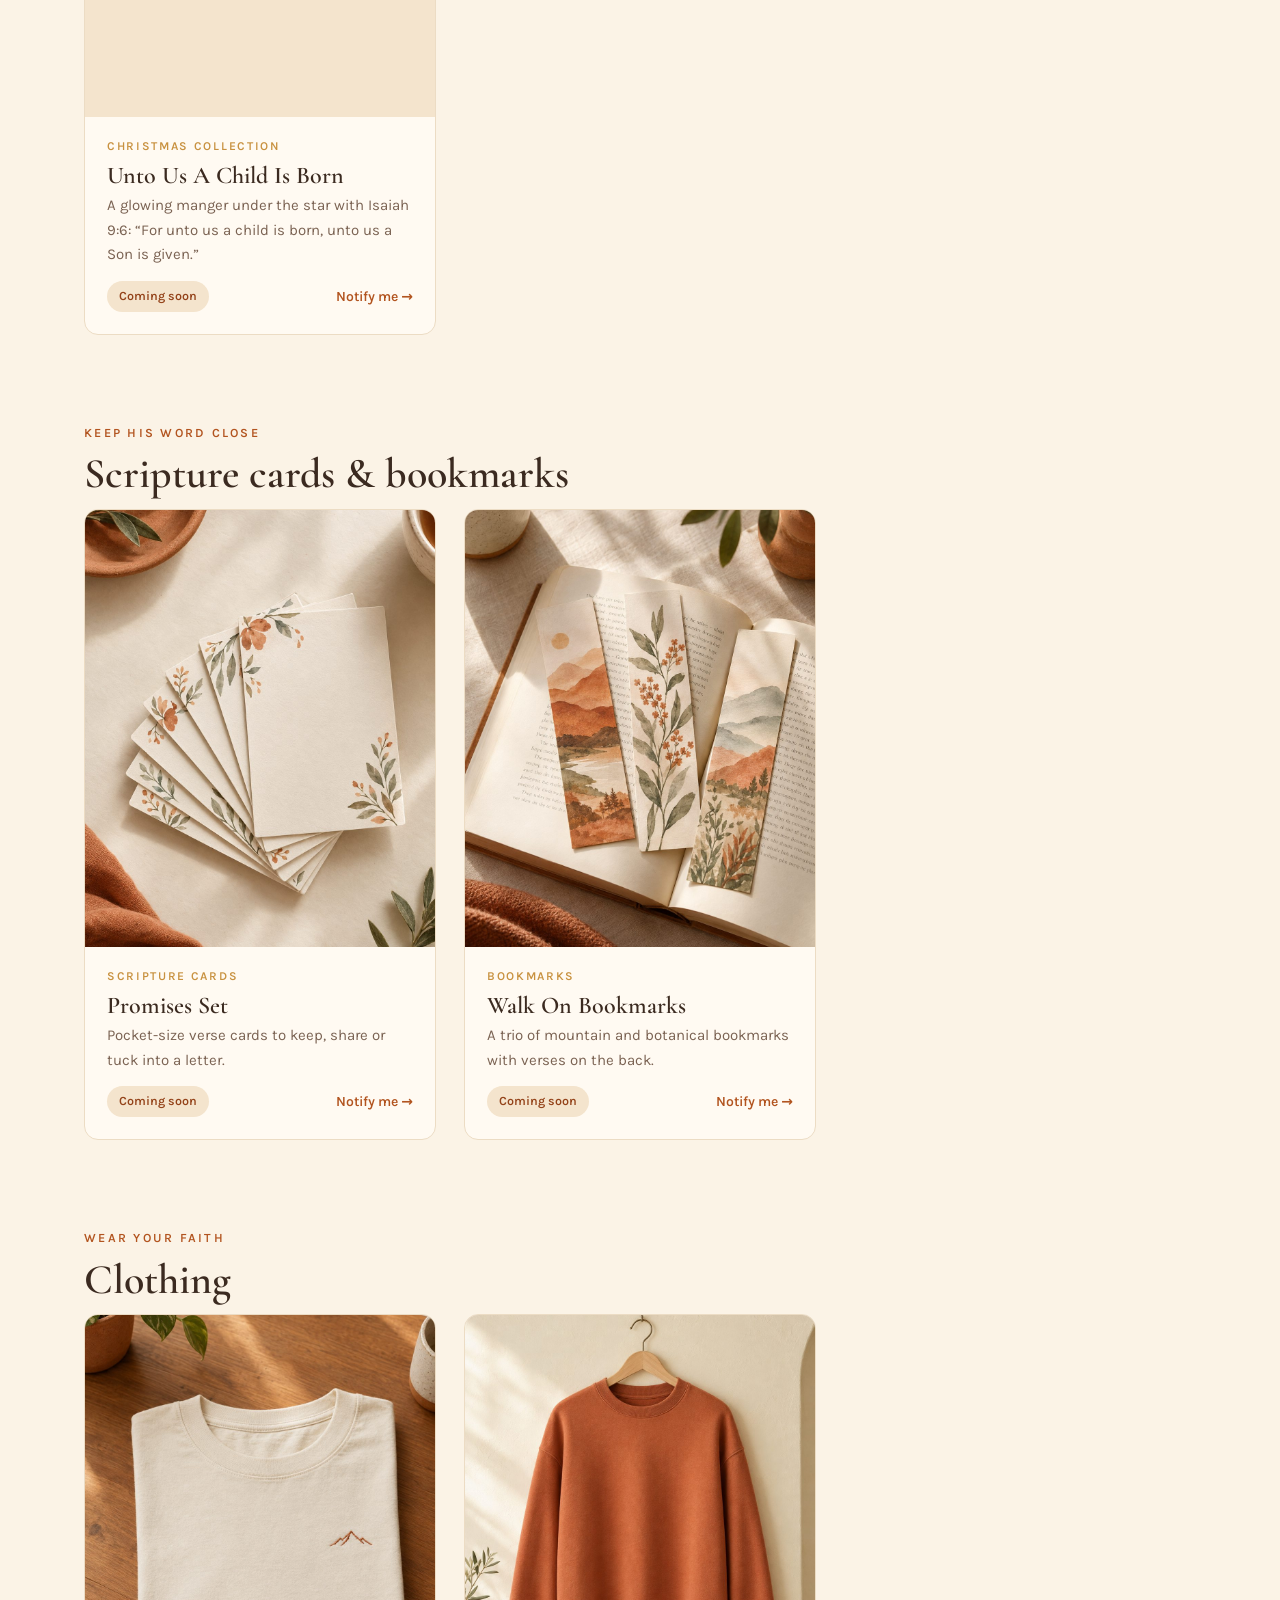
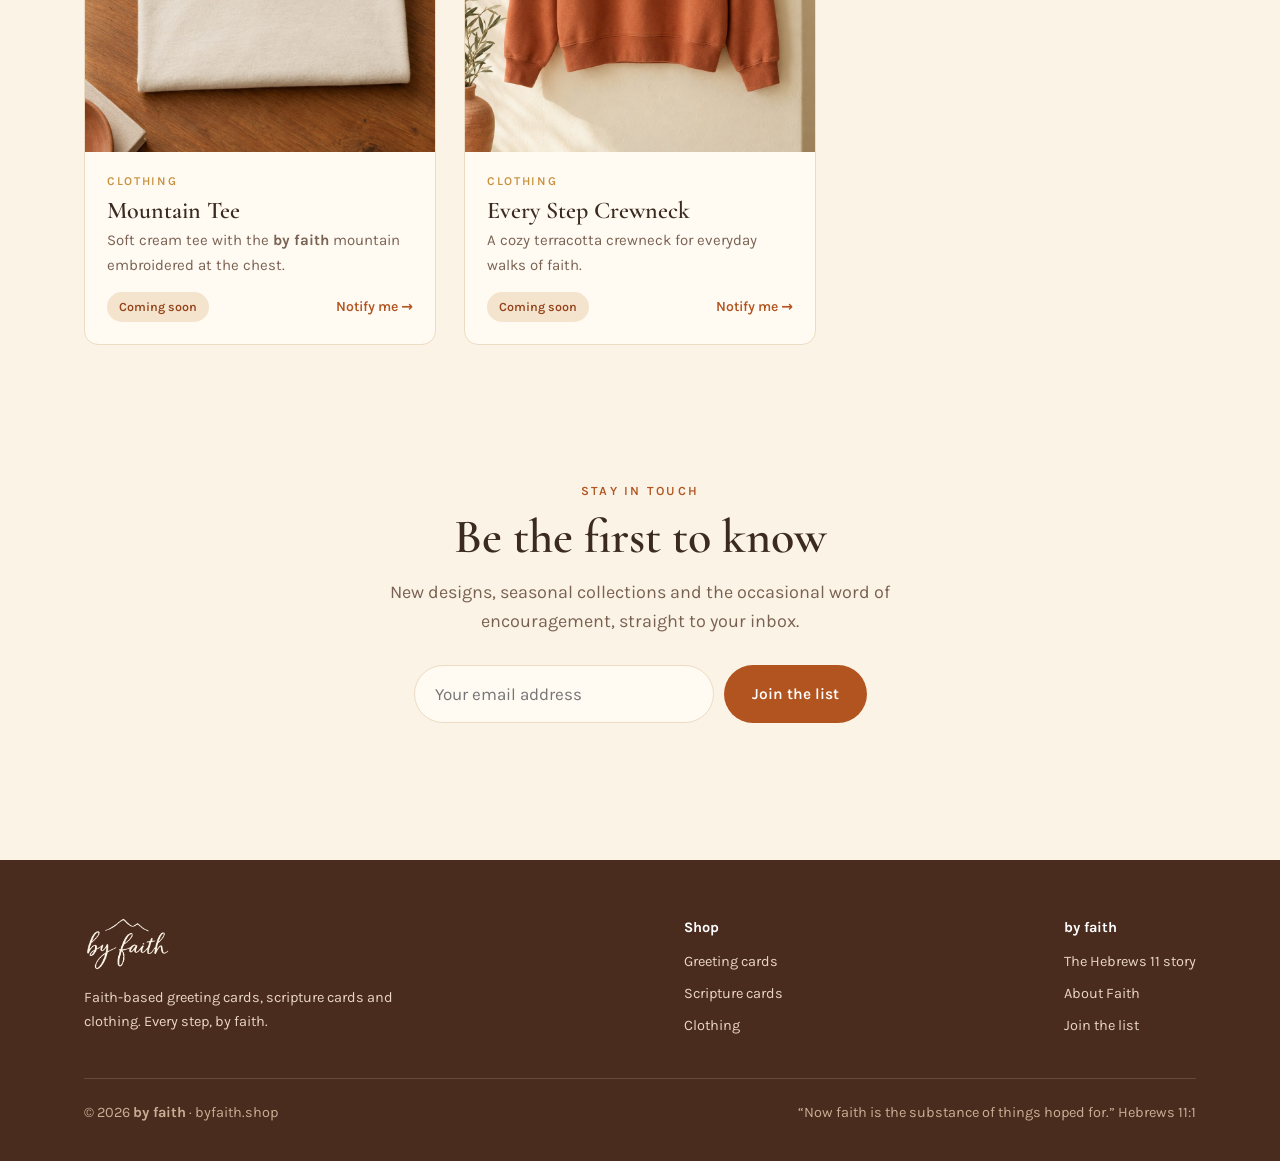
==== commit 50bb9676: "Add files via upload" ====
--- a/shop.html
+++ b/shop.html
@@ -1,18 +1,20 @@
 <!doctype html><html lang="en"><head><meta charset="utf-8"><meta name="viewport" content="width=device-width,initial-scale=1">
 <title>Shop | by faith</title><meta name="description" content="Shop faith-based greeting cards, scripture cards, bookmarks and clothing from by faith."><link rel="icon" href="img/favicon.png">
-<link rel="preconnect" href="https://fonts.googleapis.com"><link href="https://fonts.googleapis.com/css2?family=Cormorant+Garamond:ital,wght@0,500;0,600;1,500&family=Karla:wght@400;500;600&display=swap" rel="stylesheet">
-<link rel="stylesheet" href="styles.css"></head><body><style>.page-head{padding:80px 0 20px;text-align:center}.page-head h1{font-size:clamp(44px,6vw,72px);margin:14px 0 16px}.page-head .lead{margin:0 auto}.chips{display:flex;gap:10px;justify-content:center;flex-wrap:wrap;margin-top:28px}.chips a{padding:9px 18px;border:1px solid var(--line);border-radius:999px;text-decoration:none;font-size:14.5px;background:var(--paper)}.chips a:hover{border-color:var(--terra);color:var(--terra)}.shop-sec{padding:64px 0 24px;scroll-margin-top:80px}.shop-sec h2{font-size:clamp(32px,3.6vw,42px);margin:8px 0 28px}</style><header><div class="wrap"><nav><a class="brand" href="index.html" aria-label="by faith home"><img src="img/logo.png" alt="by faith"></a>
+<link rel="preconnect" href="https://fonts.googleapis.com"><link href="https://fonts.googleapis.com/css2?family=Cormorant+Garamond:ital,wght@0,500;0,600;0,700;1,500&family=Karla:wght@400;500;600;700&display=swap" rel="stylesheet">
+<link rel="stylesheet" href="styles.css"></head><body><style>.page-head{padding:80px 0 20px;text-align:center}.page-head h1{font-size:clamp(44px,6vw,72px);margin:14px 0 16px}.page-head .lead{margin:0 auto}.chips{display:flex;gap:10px;justify-content:center;flex-wrap:wrap;margin-top:28px}.chips a{padding:9px 18px;border:1px solid var(--line);border-radius:999px;text-decoration:none;font-size:14.5px;background:var(--paper)}.chips a:hover{border-color:var(--terra);color:var(--terra)}.shop-sec{padding:64px 0 24px;scroll-margin-top:80px}.shop-sec h2{font-size:clamp(32px,3.6vw,42px);margin:8px 0 12px}.coll{margin:36px 0 22px;padding-top:24px;border-top:1px solid var(--line);scroll-margin-top:90px}.coll h3{font-size:28px}.coll p{color:var(--muted)}</style><header><div class="wrap"><nav><a class="brand" href="index.html" aria-label="by faith home"><img src="img/logo.png" alt="by faith"></a>
 <button class="menu-btn" aria-expanded="false" onclick="const u=document.querySelector('nav ul');u.classList.toggle('open');this.setAttribute('aria-expanded',u.classList.contains('open'))">Menu</button>
 <ul><li><a href="index.html">Home</a></li><li><a href="shop.html" aria-current=page>Shop</a></li><li><a href="story.html">The Hebrews 11 Story</a></li><li><a href="story.html#founder">About Faith</a></li></ul></nav></div></header><main>
-<div class="page-head wrap"><div class="eyebrow">The collection</div><h1>Shop by faith</h1><p class="lead">Every piece begins with a verse. Our Christmas cards are here. Scripture cards, bookmarks and clothing are coming soon, so join the list to hear when they arrive.</p>
-<div class="chips"><a href="#cards">Christmas cards</a><a href="#scripture">Scripture cards &amp; bookmarks</a><a href="#clothing">Clothing</a></div></div>
-<section id="cards" class="shop-sec"><div class="wrap"><div class="eyebrow">Now available</div><h2>Christmas cards</h2><div class="products"><article class="product"><a class="ph" href="https://shop.byfaith.shop/products/the-light-has-come-1" aria-label="Buy The Light Has Come"><img src="https://cdn.shopify.com/s/files/1/0863/2356/0691/files/6724388340535710608_2048.jpg?width=800" alt="The Light Has Come Christmas greeting card" loading="lazy"></a><div class="info"><div class="cat">Christmas card · Envelope included</div><h3>The Light Has Come</h3><p>Emmanuel, God with us. A glowing lantern with “Peace for your home. Hope for your heart.”</p><div class="row"><span class="price">From $10.29</span><a class="buy" href="https://shop.byfaith.shop/products/the-light-has-come-1">Buy now →</a></div></div></article><article class="product"><a class="ph" href="https://shop.byfaith.shop/products/there-is-hope" aria-label="Buy There Is Hope"><img src="https://cdn.shopify.com/s/files/1/0863/2356/0691/files/16284092304044441233_2048.jpg?width=800" alt="There Is Hope Christmas greeting card" loading="lazy"></a><div class="info"><div class="cat">Christmas card · Envelope included</div><h3>There Is Hope</h3><p>A dove beneath the Bethlehem star: Emmanuel, God with us.</p><div class="row"><span class="price">From $10.40</span><a class="buy" href="https://shop.byfaith.shop/products/there-is-hope">Buy now →</a></div></div></article><article class="product"><a class="ph" href="https://shop.byfaith.shop/products/into-our-longing-hearts" aria-label="Buy Into Our Longing Hearts"><img src="https://cdn.shopify.com/s/files/1/0863/2356/0691/files/15990484863205690357_2048.jpg?width=800" alt="Into Our Longing Hearts Christmas greeting card" loading="lazy"></a><div class="info"><div class="cat">Christmas card · Envelope included</div><h3>Into Our Longing Hearts</h3><p>Into a waiting world, a Savior has come. The nativity under the star.</p><div class="row"><span class="price">From $10.40</span><a class="buy" href="https://shop.byfaith.shop/products/into-our-longing-hearts">Buy now →</a></div></div></article><article class="product"><a class="ph" href="https://shop.byfaith.shop/products/the-wonder-of-christmas" aria-label="Buy The Wonder of Christmas"><img src="https://cdn.shopify.com/s/files/1/0863/2356/0691/files/3943751162184410779_2048.jpg?width=800" alt="The Wonder of Christmas Christmas greeting card" loading="lazy"></a><div class="info"><div class="cat">Christmas card · Envelope included</div><h3>The Wonder of Christmas</h3><p>The gift of Christ, seen through a snowy winter window.</p><div class="row"><span class="price">From $10.40</span><a class="buy" href="https://shop.byfaith.shop/products/the-wonder-of-christmas">Buy now →</a></div></div></article><article class="product"><a class="ph" href="https://shop.byfaith.shop/products/o-come-let-us-adore-him-1" aria-label="Buy O Come, Let Us Adore Him"><img src="https://cdn.shopify.com/s/files/1/0863/2356/0691/files/11423060411807913245_2048.jpg?width=800" alt="O Come, Let Us Adore Him Christmas greeting card" loading="lazy"></a><div class="info"><div class="cat">Christmas card · Envelope included</div><h3>O Come, Let Us Adore Him</h3><p>Glory to God in the highest! A carol framed in holly.</p><div class="row"><span class="price">From $10.40</span><a class="buy" href="https://shop.byfaith.shop/products/o-come-let-us-adore-him-1">Buy now →</a></div></div></article><article class="product"><a class="ph" href="https://shop.byfaith.shop/products/o-come-let-us-adore-him" aria-label="Buy O Come, Let Us Adore Him"><img src="https://cdn.shopify.com/s/files/1/0863/2356/0691/files/2017916944671705490_2048.jpg?width=800" alt="O Come, Let Us Adore Him Christmas greeting card" loading="lazy"></a><div class="info"><div class="cat">Christmas card · Envelope included</div><h3>O Come, Let Us Adore Him</h3><p>A cotton wreath and glowing lantern on red plaid.</p><div class="row"><span class="price">From $7.91</span><a class="buy" href="https://shop.byfaith.shop/products/o-come-let-us-adore-him">Buy now →</a></div></div></article></div></div></section>
+<div class="page-head wrap"><div class="eyebrow">The collection</div><h1>Shop <strong class="bf">by faith</strong></h1><p class="lead">Every piece begins with a verse. Our Christmas cards are here. More cards, scripture cards, bookmarks and clothing are coming soon, so join the list to hear when they arrive.</p>
+<div class="chips"><a href="#every-season">Every Season cards</a><a href="#christmas">Christmas cards</a><a href="#scripture">Scripture cards &amp; bookmarks</a><a href="#clothing">Clothing</a></div></div>
+<section id="cards" class="shop-sec"><div class="wrap"><div class="eyebrow">For every season</div><h2>Greeting cards</h2>
+<div class="coll" id="every-season"><h3>The Every Season collection</h3><p>Cards for blessings and thanks, any time of year.</p></div><div class="products" data-shopify-collection="every-season" data-label="Every Season collection"><article class="product"><div class="ph"><img src="img/card_blessing.jpg" alt="Folded greeting card with watercolor olive branch" loading="lazy"></div><div class="info"><div class="cat">Every Season collection</div><h3>The Blessing</h3><p>Olive branch in watercolor with Numbers 6:24 inside.</p><div class="row"><span class="tag">Coming soon</span><a href="index.html#join">Notify me →</a></div></div></article><article class="product"><div class="ph"><img src="img/card_thanks.jpg" alt="Greeting card with watercolor wheat sheaf" loading="lazy"></div><div class="info"><div class="cat">Every Season collection</div><h3>Harvest Thanks</h3><p>Golden wheat sheaf with Psalm 107:1 for seasons of gratitude.</p><div class="row"><span class="tag">Coming soon</span><a href="index.html#join">Notify me →</a></div></div></article></div>
+<div class="coll" id="christmas"><h3>The Christmas collection</h3><p>Celebrate the birth of Jesus, the Light of the world.</p></div><div class="products" data-shopify-collection="christmas" data-fallback="all" data-label="Christmas collection"><article class="product"><a class="ph" href="https://shop.byfaith.shop/products/the-light-has-come-1" aria-label="Buy The Light Has Come"><img src="https://cdn.shopify.com/s/files/1/0863/2356/0691/files/6724388340535710608_2048.jpg?width=800" alt="The Light Has Come Christmas greeting card" loading="lazy"></a><div class="info"><div class="cat">Christmas collection</div><h3>The Light Has Come</h3><p>Emmanuel, God with us. A glowing lantern with “Peace for your home. Hope for your heart.”</p><div class="row"><span class="price">From $10.29</span><a class="buy" href="https://shop.byfaith.shop/products/the-light-has-come-1">Buy now →</a></div></div></article><article class="product"><a class="ph" href="https://shop.byfaith.shop/products/there-is-hope" aria-label="Buy There Is Hope"><img src="https://cdn.shopify.com/s/files/1/0863/2356/0691/files/16284092304044441233_2048.jpg?width=800" alt="There Is Hope Christmas greeting card" loading="lazy"></a><div class="info"><div class="cat">Christmas collection</div><h3>There Is Hope</h3><p>A dove beneath the Bethlehem star: Emmanuel, God with us.</p><div class="row"><span class="price">From $10.40</span><a class="buy" href="https://shop.byfaith.shop/products/there-is-hope">Buy now →</a></div></div></article><article class="product"><a class="ph" href="https://shop.byfaith.shop/products/into-our-longing-hearts" aria-label="Buy Into Our Longing Hearts"><img src="https://cdn.shopify.com/s/files/1/0863/2356/0691/files/15990484863205690357_2048.jpg?width=800" alt="Into Our Longing Hearts Christmas greeting card" loading="lazy"></a><div class="info"><div class="cat">Christmas collection</div><h3>Into Our Longing Hearts</h3><p>Into a waiting world, a Savior has come. The nativity under the star.</p><div class="row"><span class="price">From $10.40</span><a class="buy" href="https://shop.byfaith.shop/products/into-our-longing-hearts">Buy now →</a></div></div></article><article class="product"><a class="ph" href="https://shop.byfaith.shop/products/the-wonder-of-christmas" aria-label="Buy The Wonder of Christmas"><img src="https://cdn.shopify.com/s/files/1/0863/2356/0691/files/3943751162184410779_2048.jpg?width=800" alt="The Wonder of Christmas Christmas greeting card" loading="lazy"></a><div class="info"><div class="cat">Christmas collection</div><h3>The Wonder of Christmas</h3><p>The gift of Christ, seen through a snowy winter window.</p><div class="row"><span class="price">From $10.40</span><a class="buy" href="https://shop.byfaith.shop/products/the-wonder-of-christmas">Buy now →</a></div></div></article><article class="product"><a class="ph" href="https://shop.byfaith.shop/products/o-come-let-us-adore-him-1" aria-label="Buy O Come, Let Us Adore Him"><img src="https://cdn.shopify.com/s/files/1/0863/2356/0691/files/11423060411807913245_2048.jpg?width=800" alt="O Come, Let Us Adore Him Christmas greeting card" loading="lazy"></a><div class="info"><div class="cat">Christmas collection</div><h3>O Come, Let Us Adore Him</h3><p>Glory to God in the highest! A carol framed in holly.</p><div class="row"><span class="price">From $10.40</span><a class="buy" href="https://shop.byfaith.shop/products/o-come-let-us-adore-him-1">Buy now →</a></div></div></article><article class="product"><a class="ph" href="https://shop.byfaith.shop/products/o-come-let-us-adore-him" aria-label="Buy O Come, Let Us Adore Him"><img src="https://cdn.shopify.com/s/files/1/0863/2356/0691/files/2017916944671705490_2048.jpg?width=800" alt="O Come, Let Us Adore Him Christmas greeting card" loading="lazy"></a><div class="info"><div class="cat">Christmas collection</div><h3>O Come, Let Us Adore Him</h3><p>A cotton wreath and glowing lantern on red plaid.</p><div class="row"><span class="price">From $7.91</span><a class="buy" href="https://shop.byfaith.shop/products/o-come-let-us-adore-him">Buy now →</a></div></div></article><article class="product"><div class="ph"><img src="img/card_unto_us.jpg" alt="Unto Us A Child Is Born Christmas card with a nativity manger under a star" loading="lazy"></div><div class="info"><div class="cat">Christmas collection</div><h3>Unto Us A Child Is Born</h3><p>A glowing manger under the star with Isaiah 9:6: “For unto us a child is born, unto us a Son is given.”</p><div class="row"><span class="tag">Coming soon</span><a href="index.html#join">Notify me →</a></div></div></article></div></div></section>
 <section id="scripture" class="shop-sec"><div class="wrap"><div class="eyebrow">Keep His Word close</div><h2>Scripture cards &amp; bookmarks</h2><div class="products"><article class="product"><div class="ph"><img src="img/scripture_set.jpg" alt="Fanned set of small scripture cards" loading="lazy"></div><div class="info"><div class="cat">Scripture cards</div><h3>Promises Set</h3><p>Pocket-size verse cards to keep, share or tuck into a letter.</p><div class="row"><span class="tag">Coming soon</span><a href="index.html#join">Notify me →</a></div></div></article><article class="product"><div class="ph"><img src="img/bookmark.jpg" alt="Three watercolor bookmarks on an open book" loading="lazy"></div><div class="info"><div class="cat">Bookmarks</div><h3>Walk On Bookmarks</h3><p>A trio of mountain and botanical bookmarks with verses on the back.</p><div class="row"><span class="tag">Coming soon</span><a href="index.html#join">Notify me →</a></div></div></article></div></div></section>
-<section id="clothing" class="shop-sec" style="padding-bottom:40px"><div class="wrap"><div class="eyebrow">Wear your faith</div><h2>Clothing</h2><div class="products"><article class="product"><div class="ph"><img src="img/tee.jpg" alt="Folded cream t-shirt with a small embroidered mountain" loading="lazy"></div><div class="info"><div class="cat">Clothing</div><h3>Mountain Tee</h3><p>Soft cream tee with the by faith mountain embroidered at the chest.</p><div class="row"><span class="tag">Coming soon</span><a href="index.html#join">Notify me →</a></div></div></article><article class="product"><div class="ph"><img src="img/sweatshirt.jpg" alt="Terracotta crewneck sweatshirt on a hanger" loading="lazy"></div><div class="info"><div class="cat">Clothing</div><h3>Every Step Crewneck</h3><p>A cozy terracotta crewneck for everyday walks of faith.</p><div class="row"><span class="tag">Coming soon</span><a href="index.html#join">Notify me →</a></div></div></article></div></div></section>
+<section id="clothing" class="shop-sec" style="padding-bottom:40px"><div class="wrap"><div class="eyebrow">Wear your faith</div><h2>Clothing</h2><div class="products"><article class="product"><div class="ph"><img src="img/tee.jpg" alt="Folded cream t-shirt with a small embroidered mountain" loading="lazy"></div><div class="info"><div class="cat">Clothing</div><h3>Mountain Tee</h3><p>Soft cream tee with the <strong class="bf">by faith</strong> mountain embroidered at the chest.</p><div class="row"><span class="tag">Coming soon</span><a href="index.html#join">Notify me →</a></div></div></article><article class="product"><div class="ph"><img src="img/sweatshirt.jpg" alt="Terracotta crewneck sweatshirt on a hanger" loading="lazy"></div><div class="info"><div class="cat">Clothing</div><h3>Every Step Crewneck</h3><p>A cozy terracotta crewneck for everyday walks of faith.</p><div class="row"><span class="tag">Coming soon</span><a href="index.html#join">Notify me →</a></div></div></article></div></div></section>
 <section id="join" class="signup"><div class="wrap"><div class="eyebrow">Stay in touch</div><h2 style="font-size:clamp(34px,4vw,48px);margin-top:10px">Be the first to know</h2>
 <p class="lead" style="margin:14px auto 0">New designs, seasonal collections and the occasional word of encouragement, straight to your inbox.</p>
 <form onsubmit="event.preventDefault();document.getElementById('msg').textContent='Thank you. You’re on the list.';this.reset()"><input type="email" required placeholder="Your email address" aria-label="Email address"><button class="btn" type="submit">Join the list</button></form><p id="msg" role="status"></p></div></section></main><footer><div class="wrap"><div class="top">
 <div><img src="img/logo_cream.png" alt="by faith"><p style="margin-top:14px;max-width:22em">Faith-based greeting cards, scripture cards and clothing. Every step, by faith.</p></div>
 <div><strong style="color:#fff">Shop</strong><ul style="margin-top:10px"><li><a href="shop.html#cards">Greeting cards</a></li><li><a href="shop.html#scripture">Scripture cards</a></li><li><a href="shop.html#clothing">Clothing</a></li></ul></div>
-<div><strong style="color:#fff">by faith</strong><ul style="margin-top:10px"><li><a href="story.html">The Hebrews 11 story</a></li><li><a href="story.html#founder">About Faith</a></li><li><a href="index.html#join">Join the list</a></li></ul></div>
-</div><div class="bottom"><span>© 2026 by faith · byfaith.shop</span><span>“Now faith is the substance of things hoped for.” Hebrews 11:1</span></div></div></footer></body></html>+<div><strong class="bf" style="color:#fff">by faith</strong><ul style="margin-top:10px"><li><a href="story.html">The Hebrews 11 story</a></li><li><a href="story.html#founder">About Faith</a></li><li><a href="index.html#join">Join the list</a></li></ul></div>
+</div><div class="bottom"><span>© 2026 <strong class="bf">by faith</strong> · byfaith.shop</span><span>“Now faith is the substance of things hoped for.” Hebrews 11:1</span></div></div></footer><script src="shopify-products.js" defer></script></body></html>
--- a/styles.css
+++ b/styles.css
@@ -52,6 +52,7 @@
  nav ul.open{display:flex}nav ul a{display:block;padding:12px 0}
  .menu-btn{display:block}section{padding:68px 0}.brand img{height:44px}}
 @media(max-width:560px){.products{grid-template-columns:1fr}.signup input{min-width:0;width:100%}}
+.bf{font-weight:700}h1 .bf{font-weight:700}
 
 .product a.ph{display:block;background:#fff}
 .price{font-weight:600;color:var(--ink);font-size:15px}
